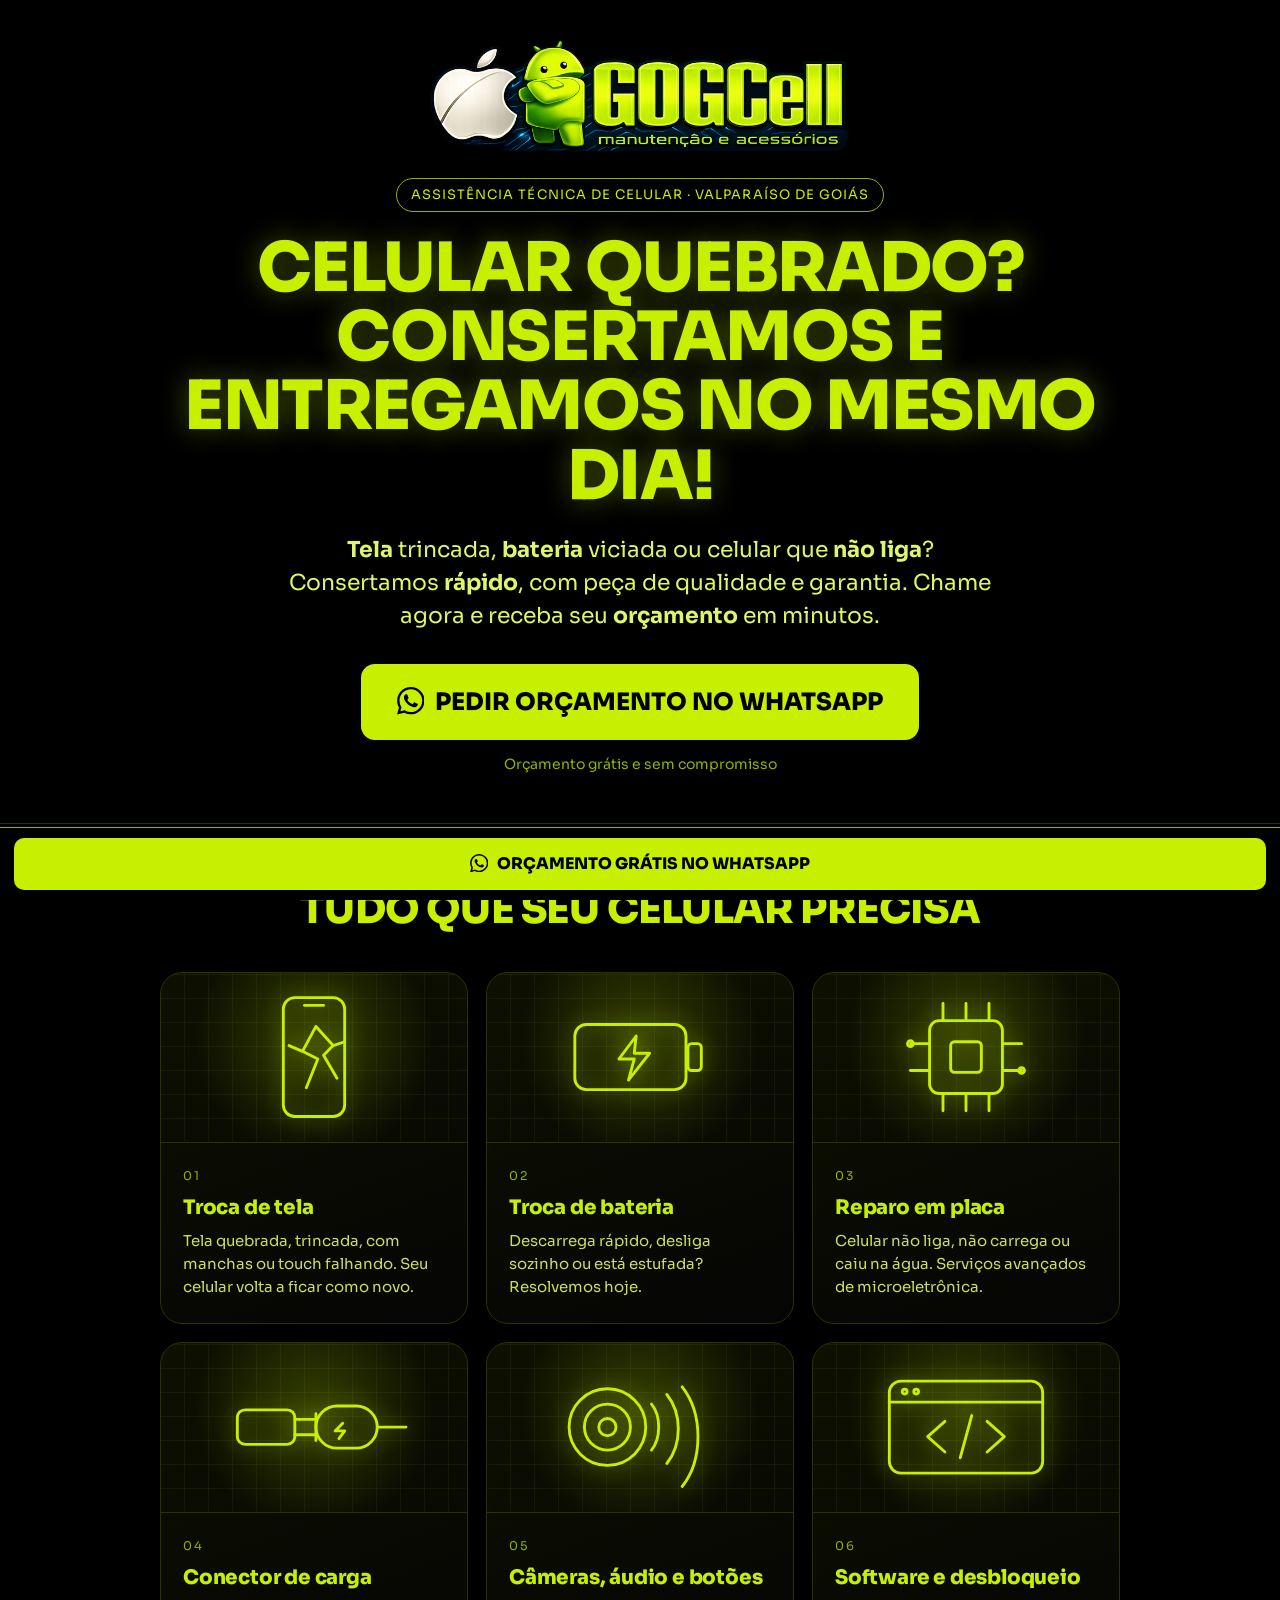
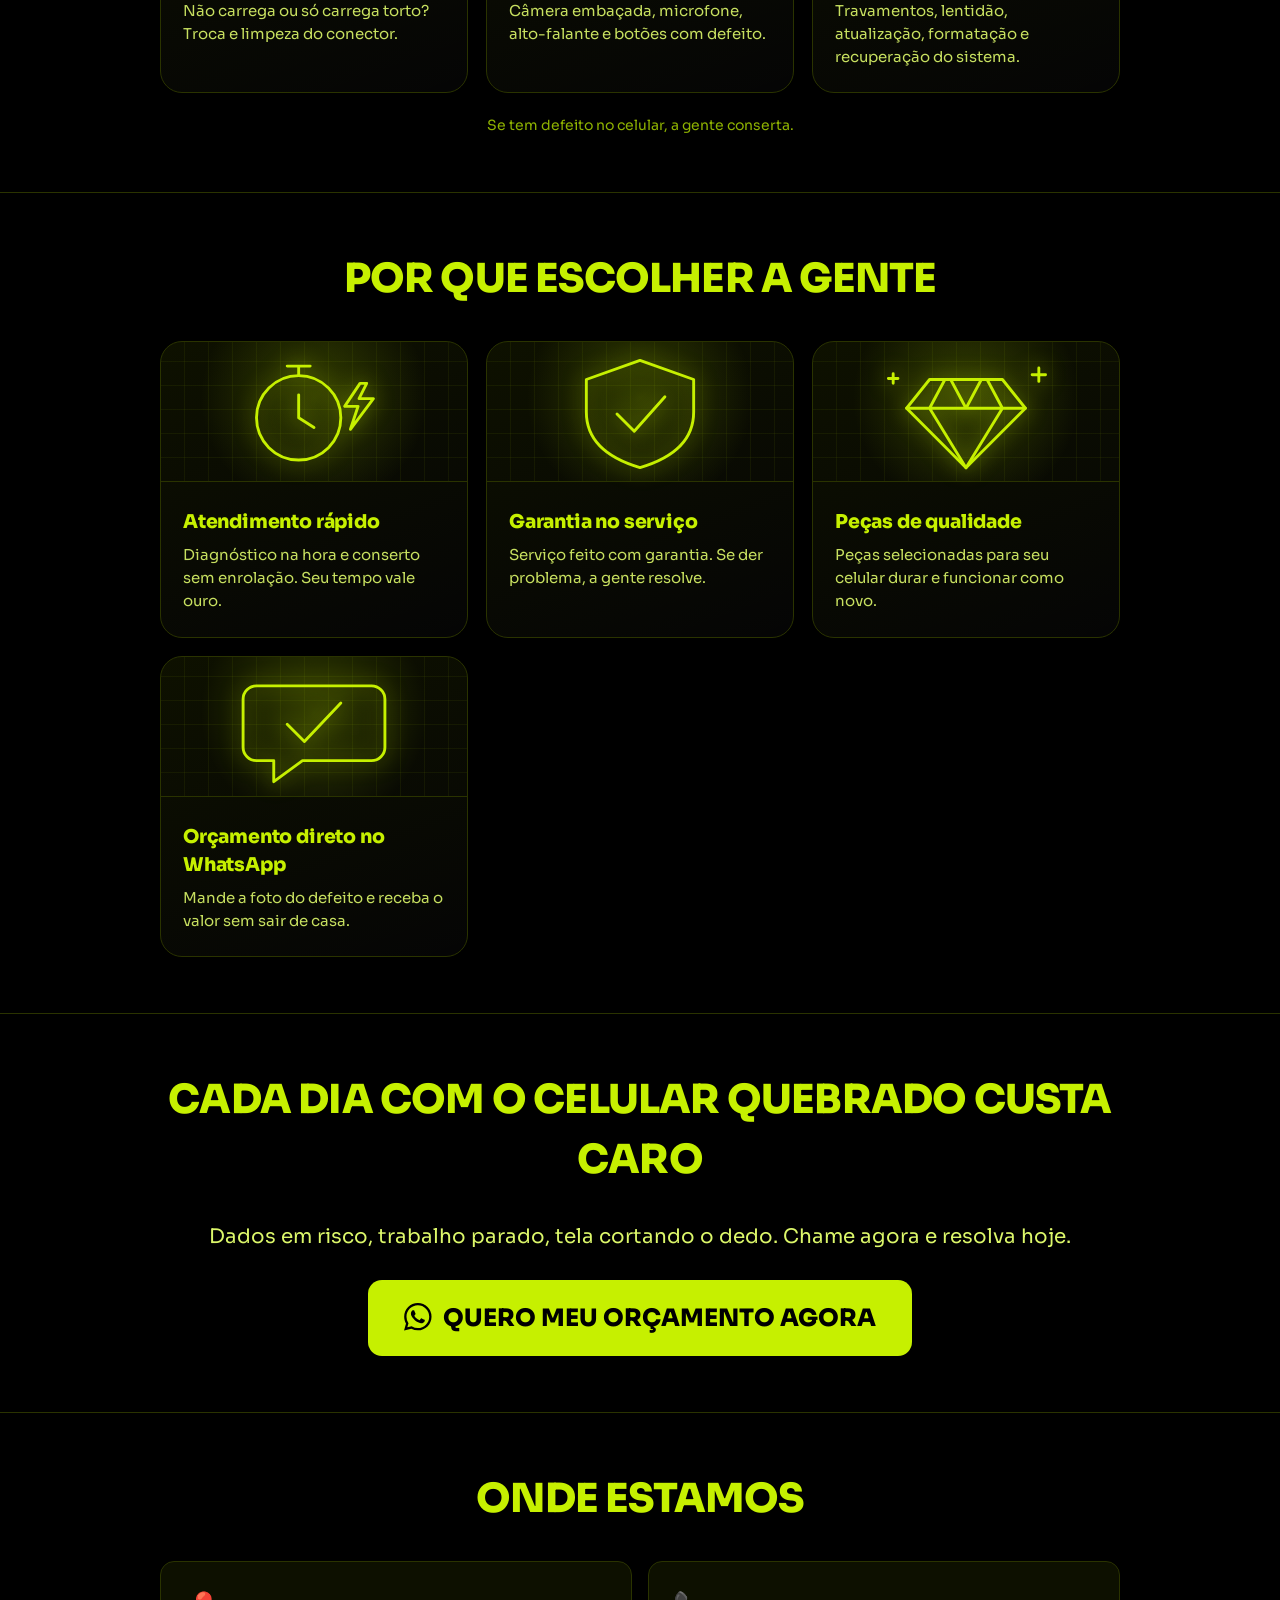
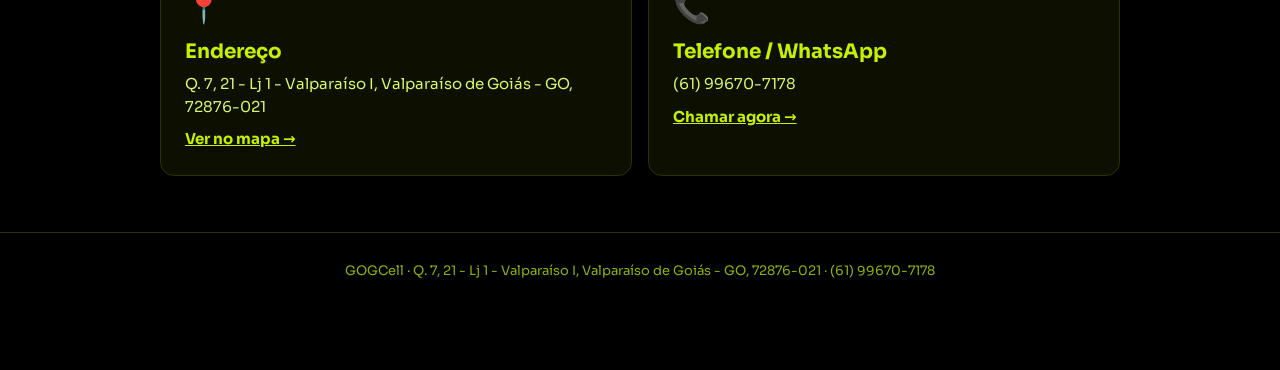
==== index.html @ 2b9211fb "Add files via upload" ====
<!DOCTYPE html>
<html lang="pt-BR">
<head>
<meta charset="utf-8">
<meta name="viewport" content="width=device-width, initial-scale=1, viewport-fit=cover">
<title>GOGCell — Assistência Técnica de Celular em Valparaíso de Goiás</title>
<style>
:root{--bg:#000;--card:#0d1000;--g:#c6f000;--g2:#8fb300;--line:#2a3300;box-sizing:border-box;padding-top:env(safe-area-inset-top,0px);padding-bottom:env(safe-area-inset-bottom,0px)}
*{box-sizing:border-box;margin:0}
body{background:var(--bg);color:var(--g);font-family:"Sora",system-ui,-apple-system,"Segoe UI",Roboto,Arial,sans-serif;line-height:1.5}
.wrap{max-width:1000px;margin:0 auto;padding:0 20px}
.tag{display:inline-block;border:1px solid var(--g2);padding:6px 14px;border-radius:99px;font-size:13px;letter-spacing:.08em;text-transform:uppercase}
.brand{display:block;width:min(420px,82%);height:auto;margin:0 auto 22px}
header{padding:40px 0 48px;text-align:center;border-bottom:1px solid var(--line)}
h1{font-size:clamp(32px,7.6vw,68px);line-height:1.02;font-weight:900;text-transform:uppercase;margin:22px 0;text-shadow:0 0 28px rgba(198,240,0,.35)}
.sub{font-size:clamp(17px,3vw,22px);max-width:720px;margin:0 auto 32px;color:#dcf76a}
.btn{display:inline-block;background:var(--g);color:#000;font-weight:900;font-size:clamp(18px,4vw,24px);text-transform:uppercase;text-decoration:none;padding:20px 36px;border-radius:14px;box-shadow:0 0 0 0 rgba(198,240,0,.7);animation:p 1.8s infinite}
.wa{width:1.15em;height:1.15em;vertical-align:-.2em;margin-right:6px}
.btn:hover{background:#fff}
@keyframes p{70%{box-shadow:0 0 0 22px rgba(198,240,0,0)}100%{box-shadow:0 0 0 0 rgba(198,240,0,0)}}
.small{margin-top:14px;font-size:14px;color:var(--g2)}
section{padding:56px 0;border-bottom:1px solid var(--line)}
h2{font-size:clamp(26px,5vw,40px);text-transform:uppercase;font-weight:900;text-align:center;margin-bottom:32px}
.grid{display:grid;grid-template-columns:repeat(auto-fit,minmax(240px,1fr));gap:16px}
.card{background:var(--card);border:1px solid var(--line);border-radius:14px;padding:24px}
.card b{display:block;font-size:20px;margin:6px 0}
.card p{color:#dcf76a;font-size:15px}
.ico{font-size:30px}
.pros{display:grid;grid-template-columns:repeat(auto-fit,minmax(200px,1fr));gap:14px;text-align:center}
.pros div{border:1px dashed var(--g2);border-radius:12px;padding:18px;font-weight:700}
.final{text-align:center}
.final p{font-size:20px;margin-bottom:28px;color:#dcf76a}
footer{padding:28px 0 90px;text-align:center;font-size:13px;color:var(--g2)}
.fix{position:fixed;left:0;right:0;bottom:0;padding:10px 14px calc(10px + env(safe-area-inset-bottom,0px));background:#000;border-top:1px solid var(--g2);text-align:center;z-index:5}
.fix a{display:block;background:var(--g);color:#000;font-weight:900;text-decoration:none;padding:14px;border-radius:10px;text-transform:uppercase}

h1,h2{letter-spacing:-.02em}
h2{font-weight:800}
.svcs{display:grid;grid-template-columns:repeat(auto-fit,minmax(280px,1fr));gap:18px}
.svc{position:relative;border:1px solid var(--line);border-radius:22px;overflow:hidden;background:linear-gradient(160deg,rgba(198,240,0,.07),rgba(255,255,255,.02));backdrop-filter:blur(6px);transition:transform .25s,border-color .25s,box-shadow .25s}
.svc:hover{transform:translateY(-6px);border-color:var(--g);box-shadow:0 12px 40px rgba(198,240,0,.16)}
.svc .ph{height:170px;display:grid;place-items:center;background:radial-gradient(circle at 50% 40%,rgba(198,240,0,.22),transparent 65%),repeating-linear-gradient(0deg,transparent 0 23px,rgba(198,240,0,.06) 23px 24px),repeating-linear-gradient(90deg,transparent 0 23px,rgba(198,240,0,.06) 23px 24px);border-bottom:1px solid var(--line)}
.svc .ph svg{width:78%;max-width:230px;height:auto;color:var(--g);filter:drop-shadow(0 0 10px rgba(198,240,0,.55))}
.svc .tx{padding:20px 22px 24px}
.svc .n{font-size:12px;letter-spacing:.2em;color:var(--g2)}
.svc b{display:block;font-size:20px;font-weight:800;margin:6px 0 6px;letter-spacing:-.01em}
.svc p{color:#dcf76a;font-size:15px;line-height:1.55;opacity:.9}
.why4{grid-template-columns:repeat(auto-fit,minmax(230px,1fr))}
.why .ph{height:140px}
.why b{font-size:19px}
</style>
<link href="https://fonts.googleapis.com/css2?family=Sora:wght@400;600;800&display=swap" rel="stylesheet">
</head>
<body>
<header><div class="wrap">
<img class="brand" alt="GOGCell – manutenção e acessórios" src="[data-uri]">
<span class="tag">Assistência técnica de celular · Valparaíso de Goiás</span>
<h1>Celular quebrado? Consertamos e entregamos no mesmo dia!</h1>
<p class="sub"><b>Tela</b> trincada, <b>bateria</b> viciada ou celular que <b>não liga</b>? Consertamos <b>rápido</b>, com peça de qualidade e garantia. Chame agora e receba seu <b>orçamento</b> em minutos.</p>
<a class="btn" href="https://wa.me/message/FSOIBZKSBPEZB1" target="_blank" rel="noopener"><svg class="wa" viewBox="0 0 24 24" aria-hidden="true"><path fill="currentColor" d="M17.472 14.382c-.297-.149-1.758-.867-2.03-.967-.273-.099-.471-.148-.67.15-.197.297-.767.966-.94 1.164-.173.199-.347.223-.644.075-.297-.15-1.255-.463-2.39-1.475-.883-.788-1.48-1.761-1.653-2.059-.173-.297-.018-.458.13-.606.134-.133.298-.347.446-.52.149-.174.198-.298.298-.497.099-.198.05-.371-.025-.52-.075-.149-.669-1.612-.916-2.207-.242-.579-.487-.5-.669-.51-.173-.008-.371-.01-.57-.01-.198 0-.52.074-.792.372-.272.297-1.04 1.016-1.04 2.479 0 1.462 1.065 2.875 1.213 3.074.149.198 2.096 3.2 5.077 4.487.709.306 1.262.489 1.694.625.712.227 1.36.195 1.871.118.571-.085 1.758-.719 2.006-1.413.248-.694.248-1.289.173-1.413-.074-.124-.272-.198-.57-.347m-5.421 7.403h-.004a9.87 9.87 0 01-5.031-1.378l-.361-.214-3.741.982.998-3.648-.235-.374a9.86 9.86 0 01-1.51-5.26c.001-5.45 4.436-9.884 9.888-9.884 2.64 0 5.122 1.03 6.988 2.898a9.825 9.825 0 012.893 6.994c-.003 5.45-4.437 9.884-9.885 9.884m8.413-18.297A11.815 11.815 0 0012.05 0C5.495 0 .16 5.335.157 11.892c0 2.096.547 4.142 1.588 5.945L.057 24l6.305-1.654a11.882 11.882 0 005.683 1.448h.005c6.554 0 11.89-5.335 11.893-11.893a11.821 11.821 0 00-3.48-8.413Z"/></svg> Pedir orçamento no WhatsApp</a>
<p class="small">Orçamento grátis e sem compromisso</p>
</div></header>

<section><div class="wrap">
<h2>Tudo que seu celular precisa</h2>
<div class="svcs">
<div class="svc"><div class="ph"><svg viewBox="0 0 240 140" fill="none" stroke="currentColor" stroke-width="3" stroke-linecap="round" stroke-linejoin="round" aria-hidden="true"><rect x="88" y="8" width="64" height="124" rx="12"/><path d="M110 16h20"/><path d="M122 38l-14 26 16 8-12 30M122 38l18 20-10 10 14 24M108 64l-14-6M140 58l12-4"/></svg></div><div class="tx"><span class="n">01</span><b>Troca de tela</b><p>Tela quebrada, trincada, com manchas ou touch falhando. Seu celular volta a ficar como novo.</p></div></div>
<div class="svc"><div class="ph"><svg viewBox="0 0 240 140" fill="none" stroke="currentColor" stroke-width="3" stroke-linecap="round" stroke-linejoin="round" aria-hidden="true"><rect x="52" y="36" width="116" height="68" rx="12"/><rect x="170" y="56" width="14" height="28" rx="4"/><path d="M116 48l-18 24h16l-6 22 22-28h-16z"/></svg></div><div class="tx"><span class="n">02</span><b>Troca de bateria</b><p>Descarrega rápido, desliga sozinho ou está estufada? Resolvemos hoje.</p></div></div>
<div class="svc"><div class="ph"><svg viewBox="0 0 240 140" fill="none" stroke="currentColor" stroke-width="3" stroke-linecap="round" stroke-linejoin="round" aria-hidden="true"><rect x="82" y="32" width="76" height="76" rx="10"/><rect x="104" y="54" width="32" height="32" rx="4"/><path d="M96 32V14M120 32V14M144 32V14M96 108v18M120 108v18M144 108v18M82 56H62M82 84H62M158 56h20M158 84h20"/><circle cx="62" cy="56" r="3"/><circle cx="178" cy="84" r="3"/></svg></div><div class="tx"><span class="n">03</span><b>Reparo em placa</b><p>Celular não liga, não carrega ou caiu na água. Serviços avançados de microeletrônica.</p></div></div>
<div class="svc"><div class="ph"><svg viewBox="0 0 240 140" fill="none" stroke="currentColor" stroke-width="3" stroke-linecap="round" stroke-linejoin="round" aria-hidden="true"><rect x="40" y="52" width="60" height="36" rx="8"/><path d="M100 62h22M100 78h22M122 56v28"/><rect x="122" y="48" width="64" height="44" rx="22"/><path d="M186 70h30"/><path d="M150 66l-8 8h10l-6 8"/></svg></div><div class="tx"><span class="n">04</span><b>Conector de carga</b><p>Não carrega ou só carrega torto? Troca e limpeza do conector.</p></div></div>
<div class="svc"><div class="ph"><svg viewBox="0 0 240 140" fill="none" stroke="currentColor" stroke-width="3" stroke-linecap="round" stroke-linejoin="round" aria-hidden="true"><circle cx="86" cy="70" r="40"/><circle cx="86" cy="70" r="24"/><circle cx="86" cy="70" r="9"/><path d="M132 46c10 12 10 36 0 48M148 36c16 20 16 52 0 72M164 28c22 28 22 76 0 104"/></svg></div><div class="tx"><span class="n">05</span><b>Câmeras, áudio e botões</b><p>Câmera embaçada, microfone, alto-falante e botões com defeito.</p></div></div>
<div class="svc"><div class="ph"><svg viewBox="0 0 240 140" fill="none" stroke="currentColor" stroke-width="3" stroke-linecap="round" stroke-linejoin="round" aria-hidden="true"><rect x="40" y="22" width="160" height="96" rx="12"/><path d="M40 44h160"/><circle cx="56" cy="33" r="2.5"/><circle cx="68" cy="33" r="2.5"/><path d="M98 64l-18 16 18 16M142 64l18 16-18 16M126 58l-12 44"/></svg></div><div class="tx"><span class="n">06</span><b>Software e desbloqueio</b><p>Travamentos, lentidão, atualização, formatação e recuperação do sistema.</p></div></div>
</div>
<p class="small" style="text-align:center;margin-top:22px">Se tem defeito no celular, a gente conserta.</p>
</div></section>

<section><div class="wrap">
<h2>Por que escolher a gente</h2>
<div class="svcs why4">
<div class="svc why"><div class="ph"><svg viewBox="0 0 240 140" fill="none" stroke="currentColor" stroke-width="3" stroke-linecap="round" stroke-linejoin="round" aria-hidden="true"><circle cx="104" cy="76" r="44"/><path d="M104 52v24l16 10M92 22h24M104 22v10"/><path d="M168 40l-16 24h14l-8 24 24-32h-15l8-16z"/></svg></div><div class="tx"><b>Atendimento rápido</b><p>Diagnóstico na hora e conserto sem enrolação. Seu tempo vale ouro.</p></div></div>
<div class="svc why"><div class="ph"><svg viewBox="0 0 240 140" fill="none" stroke="currentColor" stroke-width="3" stroke-linecap="round" stroke-linejoin="round" aria-hidden="true"><path d="M120 16l56 20v34c0 30-22 48-56 58-34-10-56-28-56-58V36z"/><path d="M96 72l18 18 32-36"/></svg></div><div class="tx"><b>Garantia no serviço</b><p>Serviço feito com garantia. Se der problema, a gente resolve.</p></div></div>
<div class="svc why"><div class="ph"><svg viewBox="0 0 240 140" fill="none" stroke="currentColor" stroke-width="3" stroke-linecap="round" stroke-linejoin="round" aria-hidden="true"><path d="M82 36h76l24 30-62 62-62-62z"/><path d="M58 66h124M98 36l-16 30 38 62 38-62-16-30M104 36l16 30 16-30"/><path d="M196 24v14M189 31h14M44 30v10M39 35h10"/></svg></div><div class="tx"><b>Peças de qualidade</b><p>Peças selecionadas para seu celular durar e funcionar como novo.</p></div></div>
<div class="svc why"><div class="ph"><svg viewBox="0 0 240 140" fill="none" stroke="currentColor" stroke-width="3" stroke-linecap="round" stroke-linejoin="round" aria-hidden="true"><path d="M60 28h120a14 14 0 0114 14v50a14 14 0 01-14 14h-72l-30 22v-22H60a14 14 0 01-14-14V42a14 14 0 0114-14z"/><path d="M92 68l18 18 38-40"/></svg></div><div class="tx"><b>Orçamento direto no WhatsApp</b><p>Mande a foto do defeito e receba o valor sem sair de casa.</p></div></div>
</div>
</div></section>

<section class="final"><div class="wrap">
<h2>Cada dia com o celular quebrado custa caro</h2>
<p>Dados em risco, trabalho parado, tela cortando o dedo. Chame agora e resolva hoje.</p>
<a class="btn" href="https://wa.me/message/FSOIBZKSBPEZB1" target="_blank" rel="noopener"><svg class="wa" viewBox="0 0 24 24" aria-hidden="true"><path fill="currentColor" d="M17.472 14.382c-.297-.149-1.758-.867-2.03-.967-.273-.099-.471-.148-.67.15-.197.297-.767.966-.94 1.164-.173.199-.347.223-.644.075-.297-.15-1.255-.463-2.39-1.475-.883-.788-1.48-1.761-1.653-2.059-.173-.297-.018-.458.13-.606.134-.133.298-.347.446-.52.149-.174.198-.298.298-.497.099-.198.05-.371-.025-.52-.075-.149-.669-1.612-.916-2.207-.242-.579-.487-.5-.669-.51-.173-.008-.371-.01-.57-.01-.198 0-.52.074-.792.372-.272.297-1.04 1.016-1.04 2.479 0 1.462 1.065 2.875 1.213 3.074.149.198 2.096 3.2 5.077 4.487.709.306 1.262.489 1.694.625.712.227 1.36.195 1.871.118.571-.085 1.758-.719 2.006-1.413.248-.694.248-1.289.173-1.413-.074-.124-.272-.198-.57-.347m-5.421 7.403h-.004a9.87 9.87 0 01-5.031-1.378l-.361-.214-3.741.982.998-3.648-.235-.374a9.86 9.86 0 01-1.51-5.26c.001-5.45 4.436-9.884 9.888-9.884 2.64 0 5.122 1.03 6.988 2.898a9.825 9.825 0 012.893 6.994c-.003 5.45-4.437 9.884-9.885 9.884m8.413-18.297A11.815 11.815 0 0012.05 0C5.495 0 .16 5.335.157 11.892c0 2.096.547 4.142 1.588 5.945L.057 24l6.305-1.654a11.882 11.882 0 005.683 1.448h.005c6.554 0 11.89-5.335 11.893-11.893a11.821 11.821 0 00-3.48-8.413Z"/></svg> Quero meu orçamento agora</a>
</div></section>

<section><div class="wrap">
<h2>Onde estamos</h2>
<div class="grid">
<div class="card"><span class="ico">📍</span><b>Endereço</b><p>Q. 7, 21 - Lj 1 - Valparaíso I, Valparaíso de Goiás - GO, 72876-021</p><p style="margin-top:10px"><a href="https://www.google.com/maps/search/?api=1&amp;query=GOGCell+Q.+7,+21+Valpara%C3%ADso+I,+Valpara%C3%ADso+de+Goi%C3%A1s" target="_blank" rel="noopener" style="color:var(--g);font-weight:700">Ver no mapa →</a></p></div>
<div class="card"><span class="ico">📞</span><b>Telefone / WhatsApp</b><p>(61) 99670-7178</p><p style="margin-top:10px"><a href="https://wa.me/message/FSOIBZKSBPEZB1" target="_blank" rel="noopener" style="color:var(--g);font-weight:700">Chamar agora →</a></p></div>
</div>
</div></section>

<footer>GOGCell · Q. 7, 21 - Lj 1 - Valparaíso I, Valparaíso de Goiás - GO, 72876-021 · (61) 99670-7178</footer>
<div class="fix"><a href="https://wa.me/message/FSOIBZKSBPEZB1" target="_blank" rel="noopener"><svg class="wa" viewBox="0 0 24 24" aria-hidden="true"><path fill="currentColor" d="M17.472 14.382c-.297-.149-1.758-.867-2.03-.967-.273-.099-.471-.148-.67.15-.197.297-.767.966-.94 1.164-.173.199-.347.223-.644.075-.297-.15-1.255-.463-2.39-1.475-.883-.788-1.48-1.761-1.653-2.059-.173-.297-.018-.458.13-.606.134-.133.298-.347.446-.52.149-.174.198-.298.298-.497.099-.198.05-.371-.025-.52-.075-.149-.669-1.612-.916-2.207-.242-.579-.487-.5-.669-.51-.173-.008-.371-.01-.57-.01-.198 0-.52.074-.792.372-.272.297-1.04 1.016-1.04 2.479 0 1.462 1.065 2.875 1.213 3.074.149.198 2.096 3.2 5.077 4.487.709.306 1.262.489 1.694.625.712.227 1.36.195 1.871.118.571-.085 1.758-.719 2.006-1.413.248-.694.248-1.289.173-1.413-.074-.124-.272-.198-.57-.347m-5.421 7.403h-.004a9.87 9.87 0 01-5.031-1.378l-.361-.214-3.741.982.998-3.648-.235-.374a9.86 9.86 0 01-1.51-5.26c.001-5.45 4.436-9.884 9.888-9.884 2.64 0 5.122 1.03 6.988 2.898a9.825 9.825 0 012.893 6.994c-.003 5.45-4.437 9.884-9.885 9.884m8.413-18.297A11.815 11.815 0 0012.05 0C5.495 0 .16 5.335.157 11.892c0 2.096.547 4.142 1.588 5.945L.057 24l6.305-1.654a11.882 11.882 0 005.683 1.448h.005c6.554 0 11.89-5.335 11.893-11.893a11.821 11.821 0 00-3.48-8.413Z"/></svg> Orçamento grátis no WhatsApp</a></div>
</body>
</html>
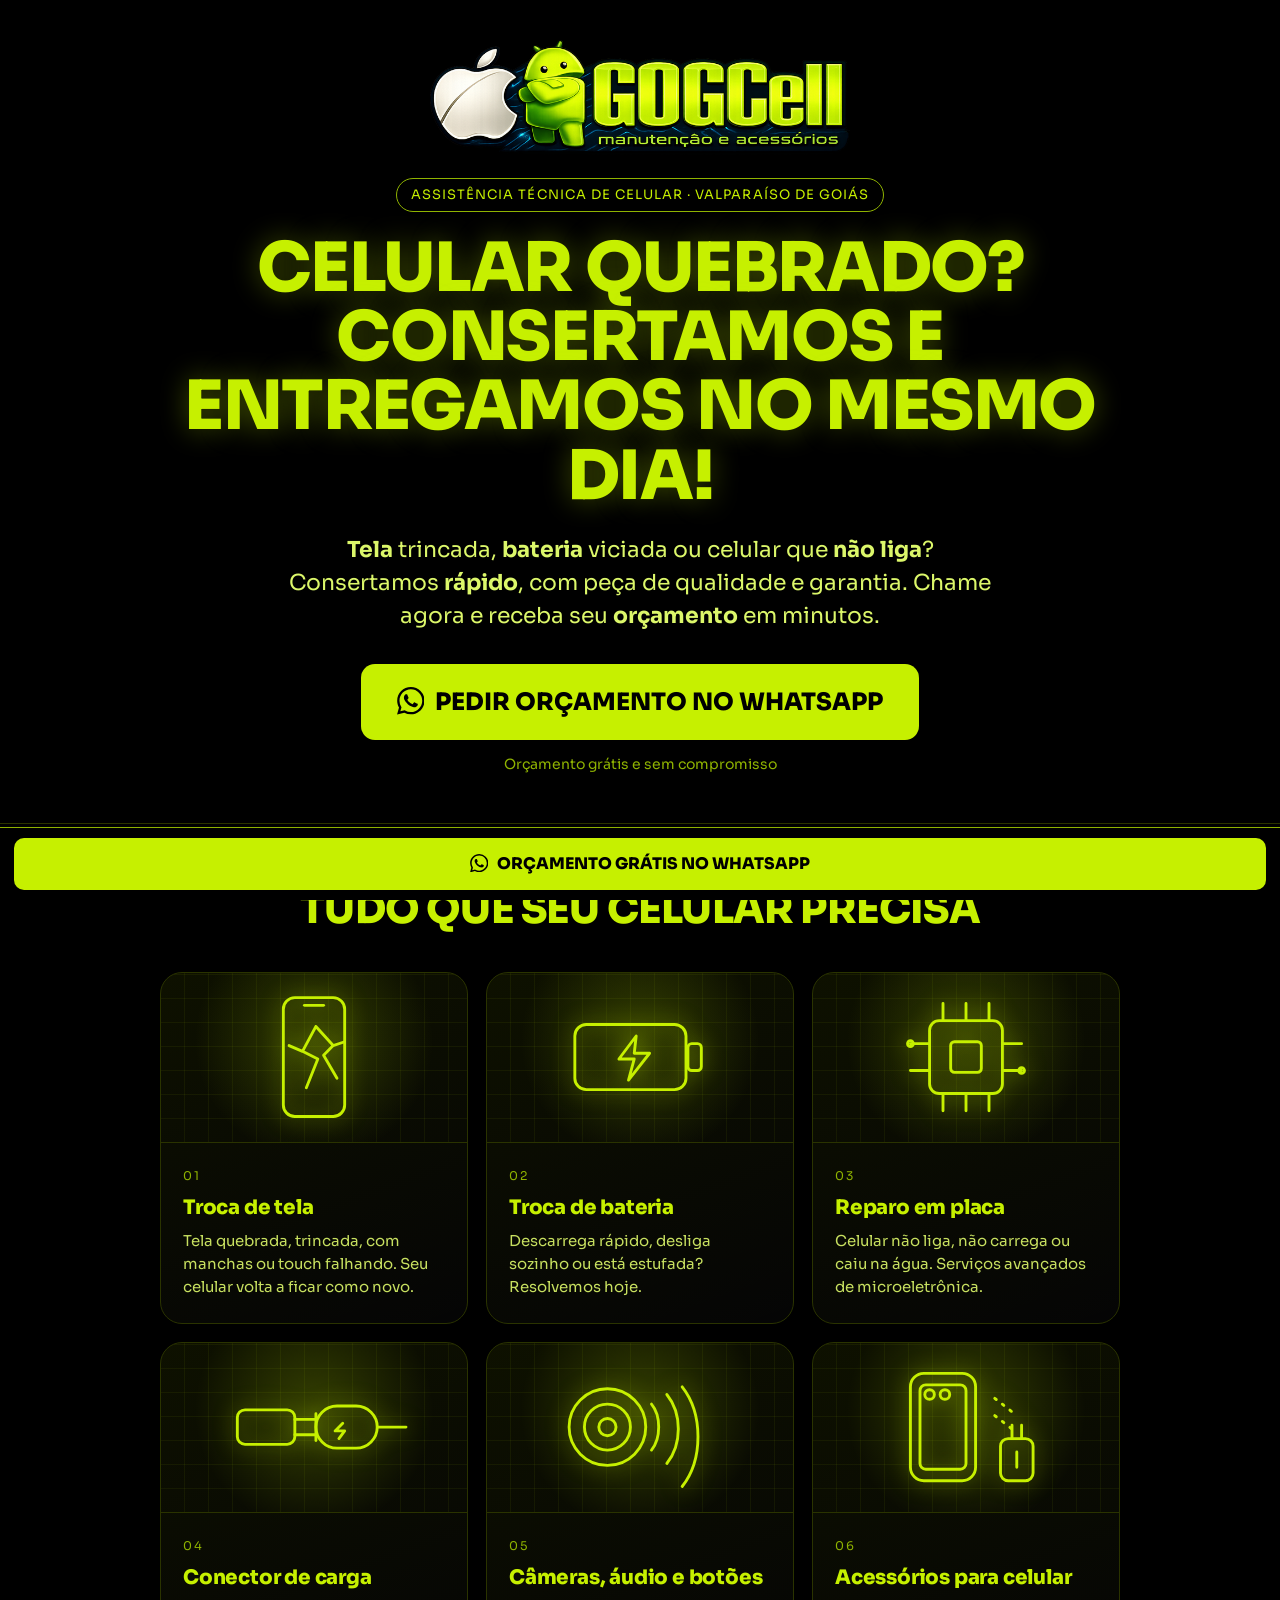
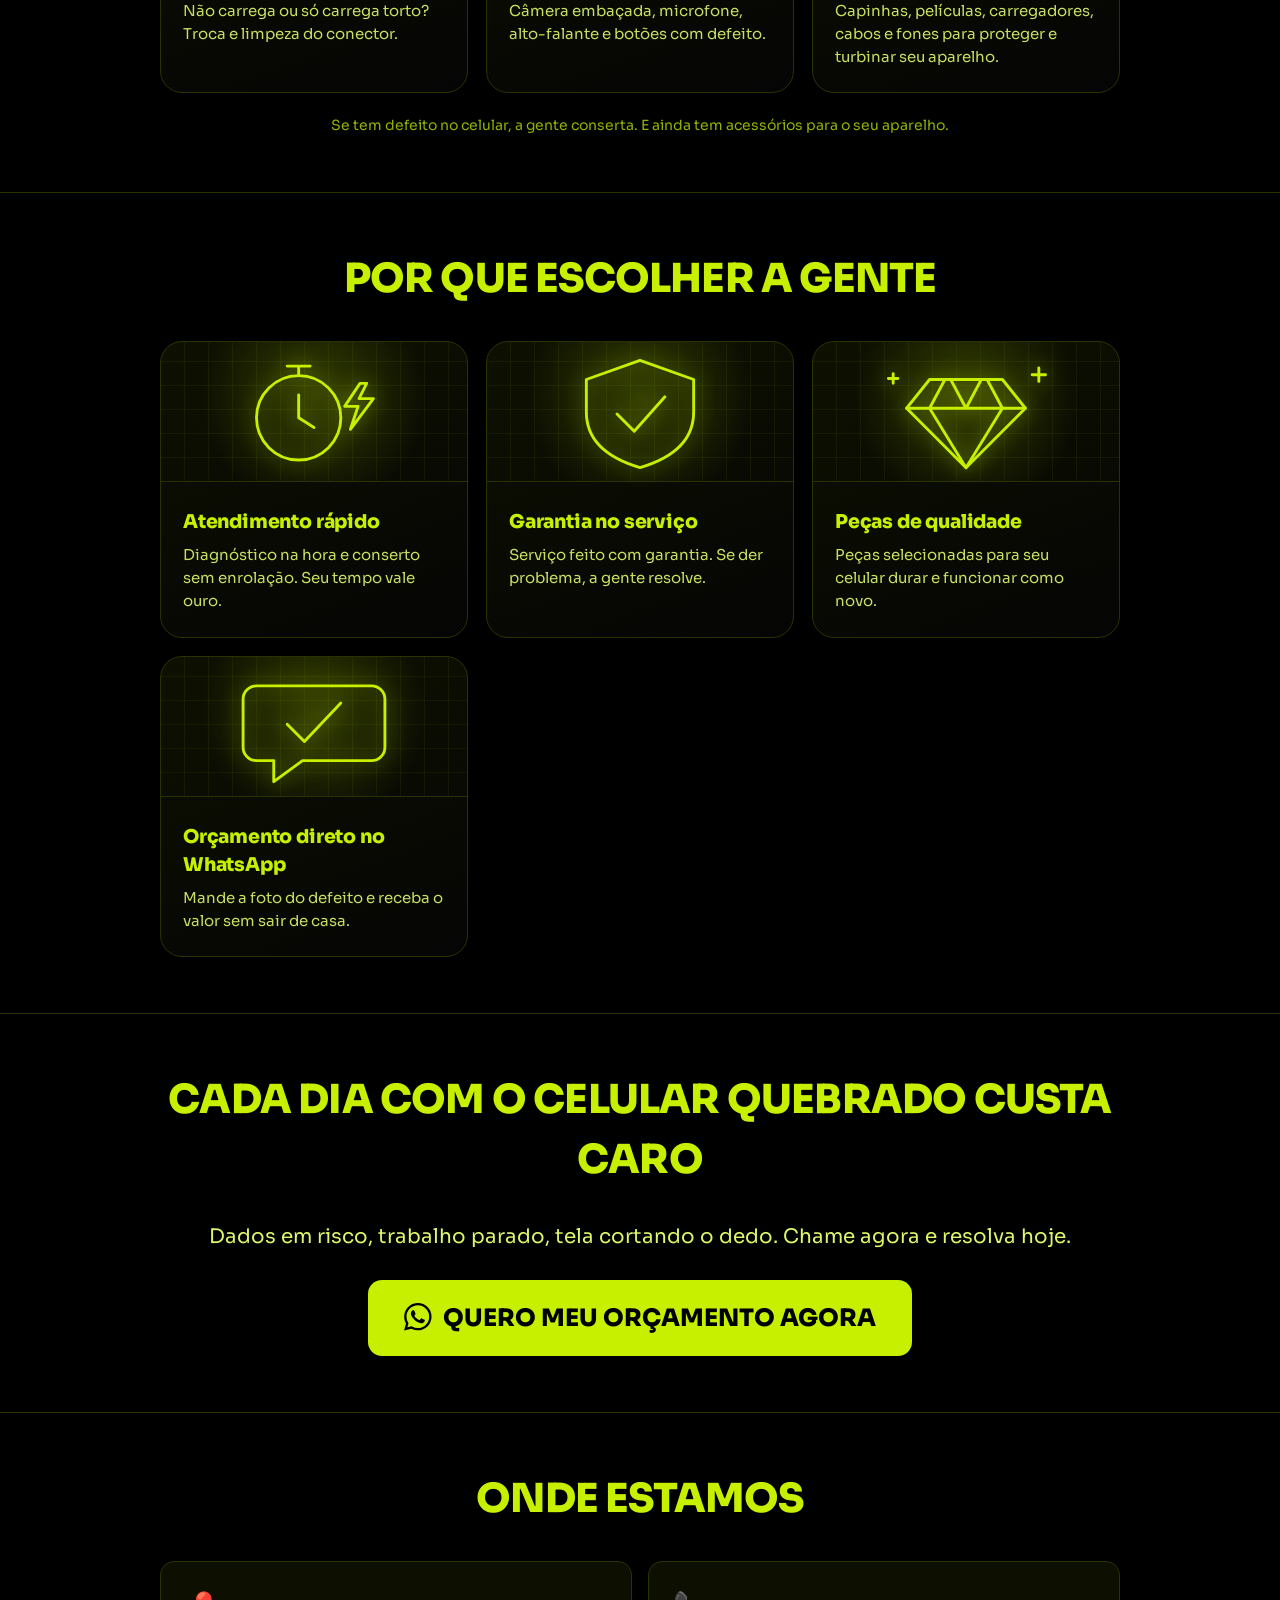
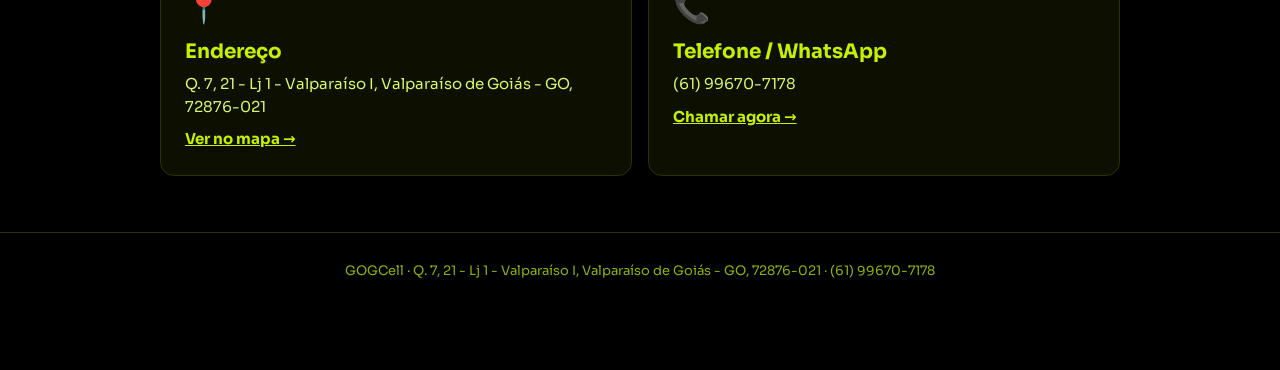
==== commit 1edb6e2f: "Add files via upload" ====
--- a/index.html
+++ b/index.html
@@ -4,56 +4,12 @@
 <meta charset="utf-8">
 <meta name="viewport" content="width=device-width, initial-scale=1, viewport-fit=cover">
 <title>GOGCell — Assistência Técnica de Celular em Valparaíso de Goiás</title>
-<style>
-:root{--bg:#000;--card:#0d1000;--g:#c6f000;--g2:#8fb300;--line:#2a3300;box-sizing:border-box;padding-top:env(safe-area-inset-top,0px);padding-bottom:env(safe-area-inset-bottom,0px)}
-*{box-sizing:border-box;margin:0}
-body{background:var(--bg);color:var(--g);font-family:"Sora",system-ui,-apple-system,"Segoe UI",Roboto,Arial,sans-serif;line-height:1.5}
-.wrap{max-width:1000px;margin:0 auto;padding:0 20px}
-.tag{display:inline-block;border:1px solid var(--g2);padding:6px 14px;border-radius:99px;font-size:13px;letter-spacing:.08em;text-transform:uppercase}
-.brand{display:block;width:min(420px,82%);height:auto;margin:0 auto 22px}
-header{padding:40px 0 48px;text-align:center;border-bottom:1px solid var(--line)}
-h1{font-size:clamp(32px,7.6vw,68px);line-height:1.02;font-weight:900;text-transform:uppercase;margin:22px 0;text-shadow:0 0 28px rgba(198,240,0,.35)}
-.sub{font-size:clamp(17px,3vw,22px);max-width:720px;margin:0 auto 32px;color:#dcf76a}
-.btn{display:inline-block;background:var(--g);color:#000;font-weight:900;font-size:clamp(18px,4vw,24px);text-transform:uppercase;text-decoration:none;padding:20px 36px;border-radius:14px;box-shadow:0 0 0 0 rgba(198,240,0,.7);animation:p 1.8s infinite}
-.wa{width:1.15em;height:1.15em;vertical-align:-.2em;margin-right:6px}
-.btn:hover{background:#fff}
-@keyframes p{70%{box-shadow:0 0 0 22px rgba(198,240,0,0)}100%{box-shadow:0 0 0 0 rgba(198,240,0,0)}}
-.small{margin-top:14px;font-size:14px;color:var(--g2)}
-section{padding:56px 0;border-bottom:1px solid var(--line)}
-h2{font-size:clamp(26px,5vw,40px);text-transform:uppercase;font-weight:900;text-align:center;margin-bottom:32px}
-.grid{display:grid;grid-template-columns:repeat(auto-fit,minmax(240px,1fr));gap:16px}
-.card{background:var(--card);border:1px solid var(--line);border-radius:14px;padding:24px}
-.card b{display:block;font-size:20px;margin:6px 0}
-.card p{color:#dcf76a;font-size:15px}
-.ico{font-size:30px}
-.pros{display:grid;grid-template-columns:repeat(auto-fit,minmax(200px,1fr));gap:14px;text-align:center}
-.pros div{border:1px dashed var(--g2);border-radius:12px;padding:18px;font-weight:700}
-.final{text-align:center}
-.final p{font-size:20px;margin-bottom:28px;color:#dcf76a}
-footer{padding:28px 0 90px;text-align:center;font-size:13px;color:var(--g2)}
-.fix{position:fixed;left:0;right:0;bottom:0;padding:10px 14px calc(10px + env(safe-area-inset-bottom,0px));background:#000;border-top:1px solid var(--g2);text-align:center;z-index:5}
-.fix a{display:block;background:var(--g);color:#000;font-weight:900;text-decoration:none;padding:14px;border-radius:10px;text-transform:uppercase}
-
-h1,h2{letter-spacing:-.02em}
-h2{font-weight:800}
-.svcs{display:grid;grid-template-columns:repeat(auto-fit,minmax(280px,1fr));gap:18px}
-.svc{position:relative;border:1px solid var(--line);border-radius:22px;overflow:hidden;background:linear-gradient(160deg,rgba(198,240,0,.07),rgba(255,255,255,.02));backdrop-filter:blur(6px);transition:transform .25s,border-color .25s,box-shadow .25s}
-.svc:hover{transform:translateY(-6px);border-color:var(--g);box-shadow:0 12px 40px rgba(198,240,0,.16)}
-.svc .ph{height:170px;display:grid;place-items:center;background:radial-gradient(circle at 50% 40%,rgba(198,240,0,.22),transparent 65%),repeating-linear-gradient(0deg,transparent 0 23px,rgba(198,240,0,.06) 23px 24px),repeating-linear-gradient(90deg,transparent 0 23px,rgba(198,240,0,.06) 23px 24px);border-bottom:1px solid var(--line)}
-.svc .ph svg{width:78%;max-width:230px;height:auto;color:var(--g);filter:drop-shadow(0 0 10px rgba(198,240,0,.55))}
-.svc .tx{padding:20px 22px 24px}
-.svc .n{font-size:12px;letter-spacing:.2em;color:var(--g2)}
-.svc b{display:block;font-size:20px;font-weight:800;margin:6px 0 6px;letter-spacing:-.01em}
-.svc p{color:#dcf76a;font-size:15px;line-height:1.55;opacity:.9}
-.why4{grid-template-columns:repeat(auto-fit,minmax(230px,1fr))}
-.why .ph{height:140px}
-.why b{font-size:19px}
-</style>
+<link rel="stylesheet" href="css/style.css">
 <link href="https://fonts.googleapis.com/css2?family=Sora:wght@400;600;800&display=swap" rel="stylesheet">
 </head>
 <body>
 <header><div class="wrap">
-<img class="brand" alt="GOGCell – manutenção e acessórios" src="[data-uri]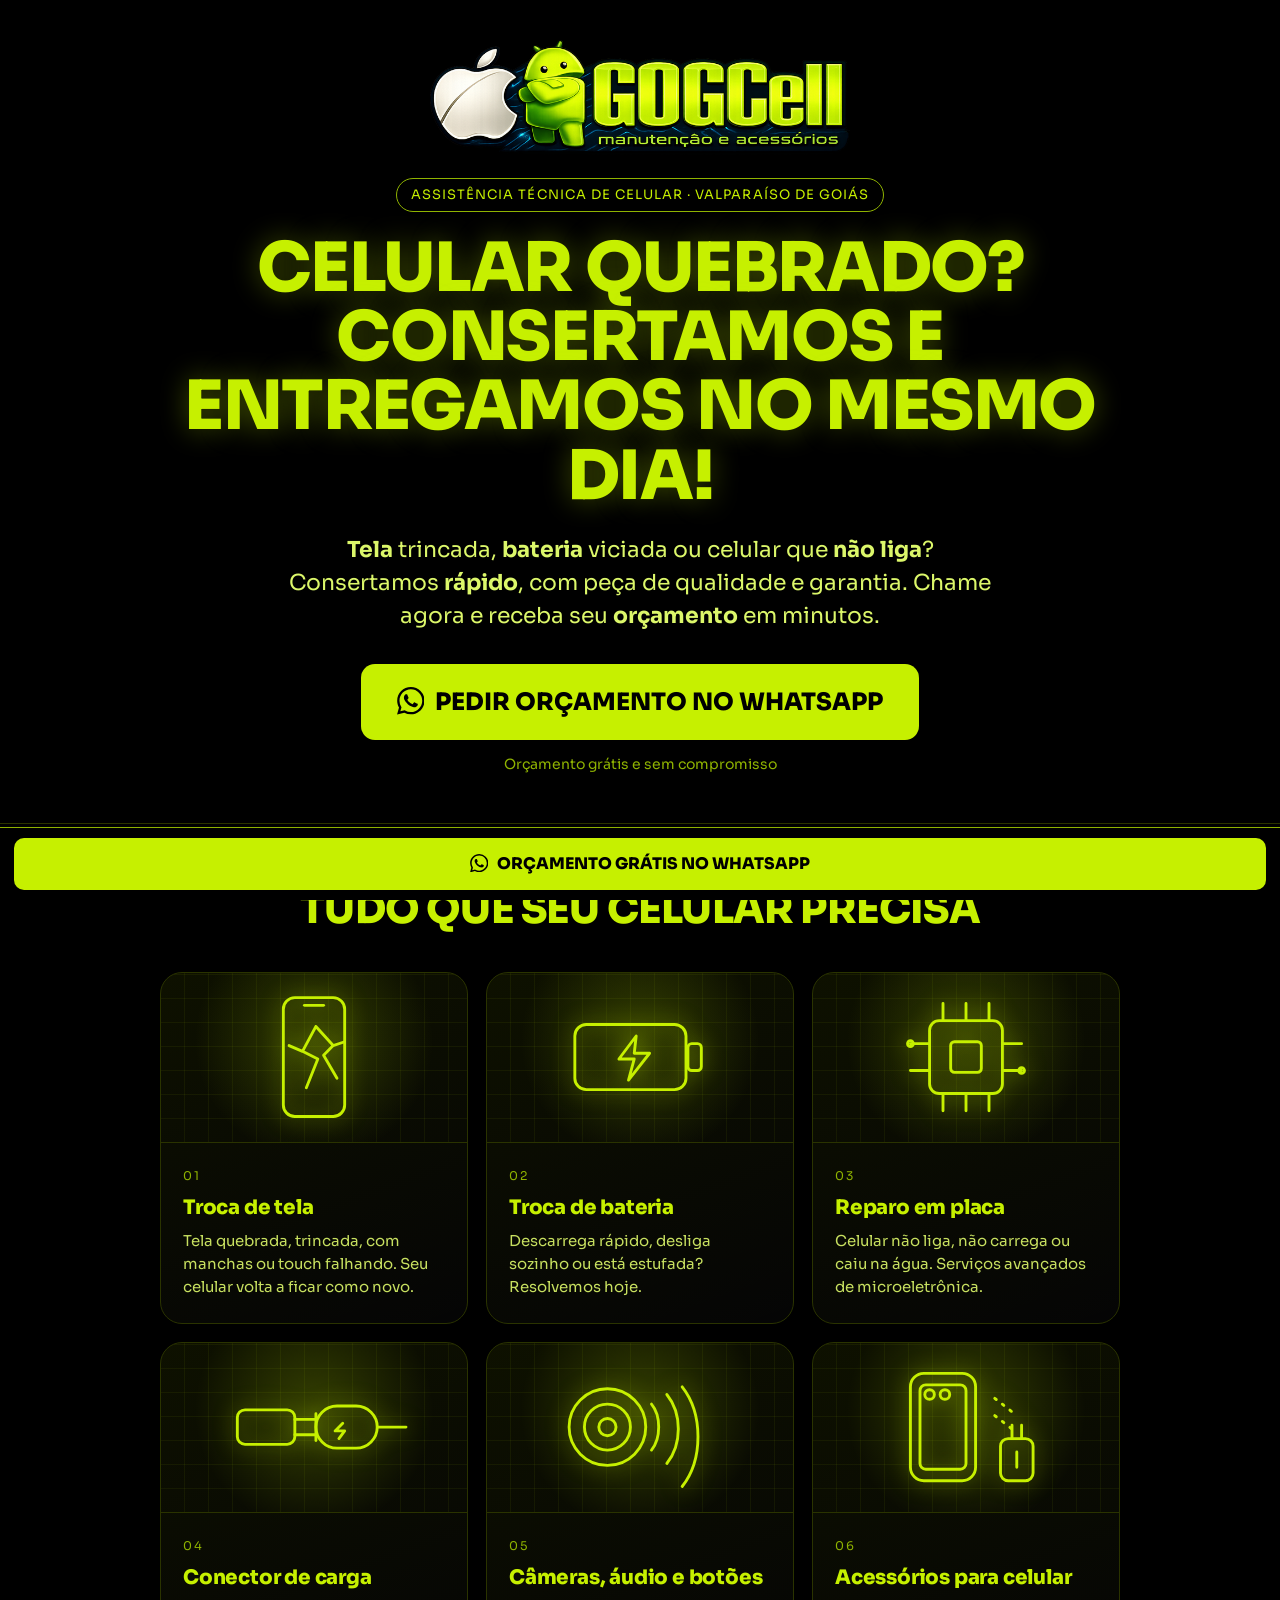
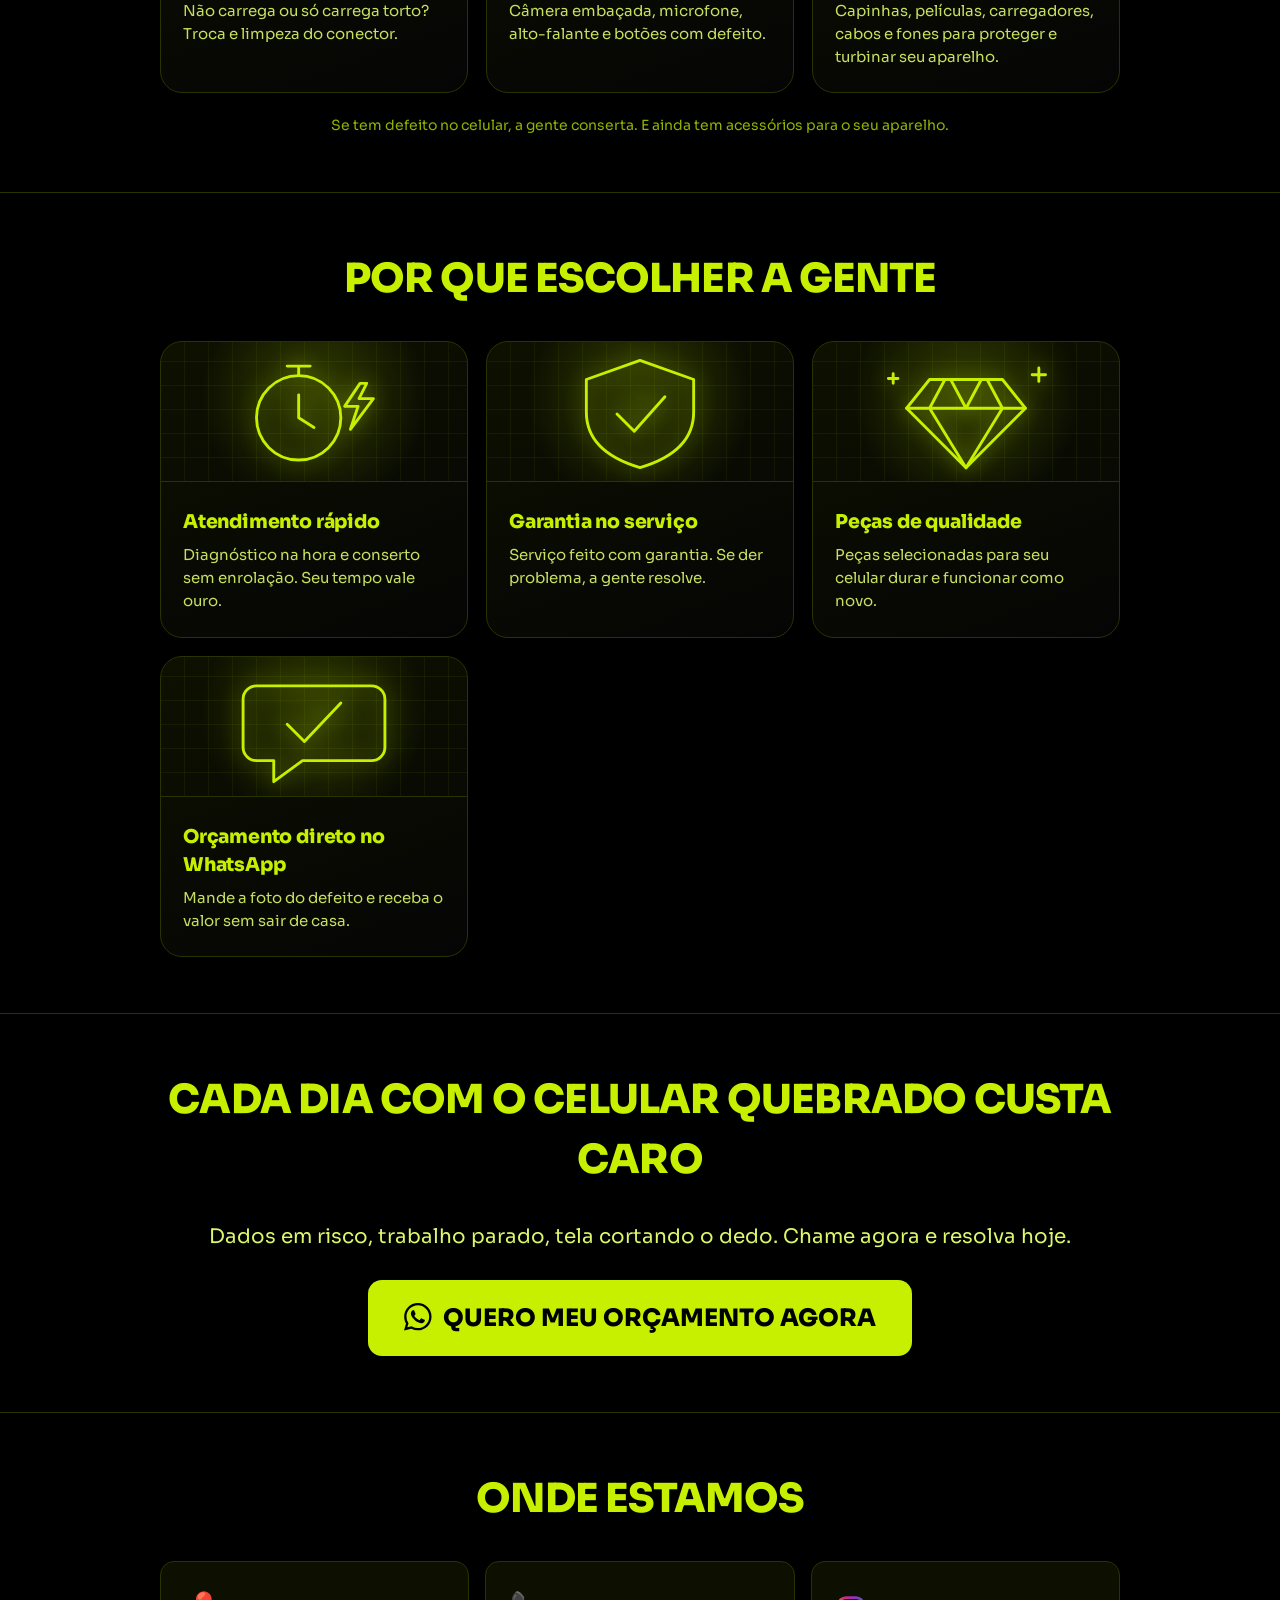
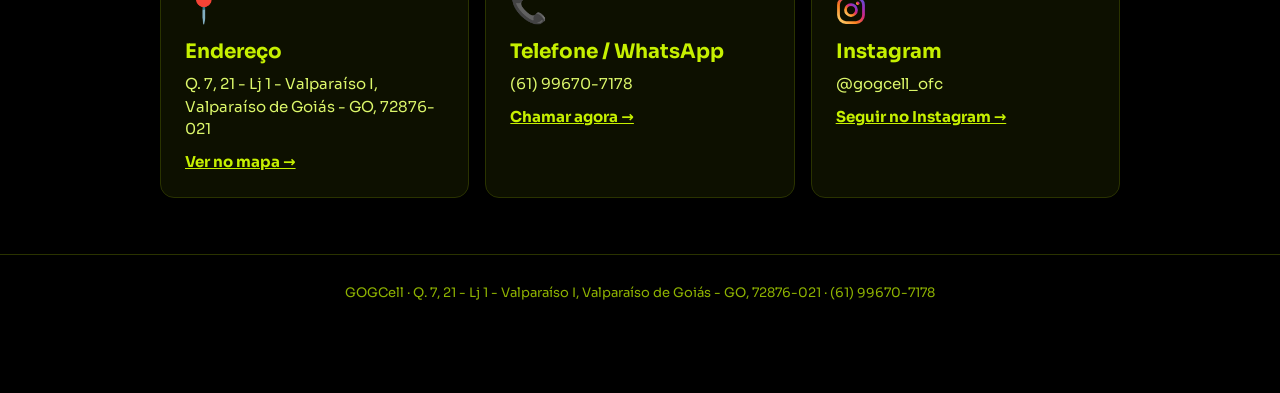
==== commit d43c3ffe: "Add files via upload" ====
--- a/index.html
+++ b/index.html
@@ -1,6 +1,14 @@
 <!DOCTYPE html>
 <html lang="pt-BR">
 <head>
+<!-- Google Tag Manager -->
+<script async src="https://www.googletagmanager.com/gtm.js?id=GTM-5V8HP5FW"></script>
+<script>
+  window.dataLayer = window.dataLayer || [];
+  function gtag(){dataLayer.push(arguments);}
+  gtag('js', new Date());
+</script>
+<!-- End Google Tag Manager -->
 <meta charset="utf-8">
 <meta name="viewport" content="width=device-width, initial-scale=1, viewport-fit=cover">
 <title>GOGCell — Assistência Técnica de Celular em Valparaíso de Goiás</title>
@@ -13,7 +21,7 @@
 <span class="tag">Assistência técnica de celular · Valparaíso de Goiás</span>
 <h1>Celular quebrado? Consertamos e entregamos no mesmo dia!</h1>
 <p class="sub"><b>Tela</b> trincada, <b>bateria</b> viciada ou celular que <b>não liga</b>? Consertamos <b>rápido</b>, com peça de qualidade e garantia. Chame agora e receba seu <b>orçamento</b> em minutos.</p>
-<a class="btn" href="https://wa.me/message/FSOIBZKSBPEZB1" target="_blank" rel="noopener"><svg class="wa" viewBox="0 0 24 24" aria-hidden="true"><path fill="currentColor" d="M17.472 14.382c-.297-.149-1.758-.867-2.03-.967-.273-.099-.471-.148-.67.15-.197.297-.767.966-.94 1.164-.173.199-.347.223-.644.075-.297-.15-1.255-.463-2.39-1.475-.883-.788-1.48-1.761-1.653-2.059-.173-.297-.018-.458.13-.606.134-.133.298-.347.446-.52.149-.174.198-.298.298-.497.099-.198.05-.371-.025-.52-.075-.149-.669-1.612-.916-2.207-.242-.579-.487-.5-.669-.51-.173-.008-.371-.01-.57-.01-.198 0-.52.074-.792.372-.272.297-1.04 1.016-1.04 2.479 0 1.462 1.065 2.875 1.213 3.074.149.198 2.096 3.2 5.077 4.487.709.306 1.262.489 1.694.625.712.227 1.36.195 1.871.118.571-.085 1.758-.719 2.006-1.413.248-.694.248-1.289.173-1.413-.074-.124-.272-.198-.57-.347m-5.421 7.403h-.004a9.87 9.87 0 01-5.031-1.378l-.361-.214-3.741.982.998-3.648-.235-.374a9.86 9.86 0 01-1.51-5.26c.001-5.45 4.436-9.884 9.888-9.884 2.64 0 5.122 1.03 6.988 2.898a9.825 9.825 0 012.893 6.994c-.003 5.45-4.437 9.884-9.885 9.884m8.413-18.297A11.815 11.815 0 0012.05 0C5.495 0 .16 5.335.157 11.892c0 2.096.547 4.142 1.588 5.945L.057 24l6.305-1.654a11.882 11.882 0 005.683 1.448h.005c6.554 0 11.89-5.335 11.893-11.893a11.821 11.821 0 00-3.48-8.413Z"/></svg> Pedir orçamento no WhatsApp</a>
+<a class="btn" href="https://wa.me/message/FSOIBZKSBPEZB1" onclick="window.dataLayer=window.dataLayer||[];dataLayer.push({'event':'clique_whatsapp'});" target="_blank" rel="noopener"><svg class="wa" viewBox="0 0 24 24" aria-hidden="true"><path fill="currentColor" d="M17.472 14.382c-.297-.149-1.758-.867-2.03-.967-.273-.099-.471-.148-.67.15-.197.297-.767.966-.94 1.164-.173.199-.347.223-.644.075-.297-.15-1.255-.463-2.39-1.475-.883-.788-1.48-1.761-1.653-2.059-.173-.297-.018-.458.13-.606.134-.133.298-.347.446-.52.149-.174.198-.298.298-.497.099-.198.05-.371-.025-.52-.075-.149-.669-1.612-.916-2.207-.242-.579-.487-.5-.669-.51-.173-.008-.371-.01-.57-.01-.198 0-.52.074-.792.372-.272.297-1.04 1.016-1.04 2.479 0 1.462 1.065 2.875 1.213 3.074.149.198 2.096 3.2 5.077 4.487.709.306 1.262.489 1.694.625.712.227 1.36.195 1.871.118.571-.085 1.758-.719 2.006-1.413.248-.694.248-1.289.173-1.413-.074-.124-.272-.198-.57-.347m-5.421 7.403h-.004a9.87 9.87 0 01-5.031-1.378l-.361-.214-3.741.982.998-3.648-.235-.374a9.86 9.86 0 01-1.51-5.26c.001-5.45 4.436-9.884 9.888-9.884 2.64 0 5.122 1.03 6.988 2.898a9.825 9.825 0 012.893 6.994c-.003 5.45-4.437 9.884-9.885 9.884m8.413-18.297A11.815 11.815 0 0012.05 0C5.495 0 .16 5.335.157 11.892c0 2.096.547 4.142 1.588 5.945L.057 24l6.305-1.654a11.882 11.882 0 005.683 1.448h.005c6.554 0 11.89-5.335 11.893-11.893a11.821 11.821 0 00-3.48-8.413Z"/></svg> Pedir orçamento no WhatsApp</a>
 <p class="small">Orçamento grátis e sem compromisso</p>
 </div></header>
 
@@ -43,18 +51,19 @@
 <section class="final"><div class="wrap">
 <h2>Cada dia com o celular quebrado custa caro</h2>
 <p>Dados em risco, trabalho parado, tela cortando o dedo. Chame agora e resolva hoje.</p>
-<a class="btn" href="https://wa.me/message/FSOIBZKSBPEZB1" target="_blank" rel="noopener"><svg class="wa" viewBox="0 0 24 24" aria-hidden="true"><path fill="currentColor" d="M17.472 14.382c-.297-.149-1.758-.867-2.03-.967-.273-.099-.471-.148-.67.15-.197.297-.767.966-.94 1.164-.173.199-.347.223-.644.075-.297-.15-1.255-.463-2.39-1.475-.883-.788-1.48-1.761-1.653-2.059-.173-.297-.018-.458.13-.606.134-.133.298-.347.446-.52.149-.174.198-.298.298-.497.099-.198.05-.371-.025-.52-.075-.149-.669-1.612-.916-2.207-.242-.579-.487-.5-.669-.51-.173-.008-.371-.01-.57-.01-.198 0-.52.074-.792.372-.272.297-1.04 1.016-1.04 2.479 0 1.462 1.065 2.875 1.213 3.074.149.198 2.096 3.2 5.077 4.487.709.306 1.262.489 1.694.625.712.227 1.36.195 1.871.118.571-.085 1.758-.719 2.006-1.413.248-.694.248-1.289.173-1.413-.074-.124-.272-.198-.57-.347m-5.421 7.403h-.004a9.87 9.87 0 01-5.031-1.378l-.361-.214-3.741.982.998-3.648-.235-.374a9.86 9.86 0 01-1.51-5.26c.001-5.45 4.436-9.884 9.888-9.884 2.64 0 5.122 1.03 6.988 2.898a9.825 9.825 0 012.893 6.994c-.003 5.45-4.437 9.884-9.885 9.884m8.413-18.297A11.815 11.815 0 0012.05 0C5.495 0 .16 5.335.157 11.892c0 2.096.547 4.142 1.588 5.945L.057 24l6.305-1.654a11.882 11.882 0 005.683 1.448h.005c6.554 0 11.89-5.335 11.893-11.893a11.821 11.821 0 00-3.48-8.413Z"/></svg> Quero meu orçamento agora</a>
+<a class="btn" href="https://wa.me/message/FSOIBZKSBPEZB1" onclick="window.dataLayer=window.dataLayer||[];dataLayer.push({'event':'clique_whatsapp'});" target="_blank" rel="noopener"><svg class="wa" viewBox="0 0 24 24" aria-hidden="true"><path fill="currentColor" d="M17.472 14.382c-.297-.149-1.758-.867-2.03-.967-.273-.099-.471-.148-.67.15-.197.297-.767.966-.94 1.164-.173.199-.347.223-.644.075-.297-.15-1.255-.463-2.39-1.475-.883-.788-1.48-1.761-1.653-2.059-.173-.297-.018-.458.13-.606.134-.133.298-.347.446-.52.149-.174.198-.298.298-.497.099-.198.05-.371-.025-.52-.075-.149-.669-1.612-.916-2.207-.242-.579-.487-.5-.669-.51-.173-.008-.371-.01-.57-.01-.198 0-.52.074-.792.372-.272.297-1.04 1.016-1.04 2.479 0 1.462 1.065 2.875 1.213 3.074.149.198 2.096 3.2 5.077 4.487.709.306 1.262.489 1.694.625.712.227 1.36.195 1.871.118.571-.085 1.758-.719 2.006-1.413.248-.694.248-1.289.173-1.413-.074-.124-.272-.198-.57-.347m-5.421 7.403h-.004a9.87 9.87 0 01-5.031-1.378l-.361-.214-3.741.982.998-3.648-.235-.374a9.86 9.86 0 01-1.51-5.26c.001-5.45 4.436-9.884 9.888-9.884 2.64 0 5.122 1.03 6.988 2.898a9.825 9.825 0 012.893 6.994c-.003 5.45-4.437 9.884-9.885 9.884m8.413-18.297A11.815 11.815 0 0012.05 0C5.495 0 .16 5.335.157 11.892c0 2.096.547 4.142 1.588 5.945L.057 24l6.305-1.654a11.882 11.882 0 005.683 1.448h.005c6.554 0 11.89-5.335 11.893-11.893a11.821 11.821 0 00-3.48-8.413Z"/></svg> Quero meu orçamento agora</a>
 </div></section>
 
 <section><div class="wrap">
 <h2>Onde estamos</h2>
 <div class="grid">
 <div class="card"><span class="ico">📍</span><b>Endereço</b><p>Q. 7, 21 - Lj 1 - Valparaíso I, Valparaíso de Goiás - GO, 72876-021</p><p style="margin-top:10px"><a href="https://www.google.com/maps/search/?api=1&amp;query=GOGCell+Q.+7,+21+Valpara%C3%ADso+I,+Valpara%C3%ADso+de+Goi%C3%A1s" target="_blank" rel="noopener" style="color:var(--g);font-weight:700">Ver no mapa →</a></p></div>
-<div class="card"><span class="ico">📞</span><b>Telefone / WhatsApp</b><p>(61) 99670-7178</p><p style="margin-top:10px"><a href="https://wa.me/message/FSOIBZKSBPEZB1" target="_blank" rel="noopener" style="color:var(--g);font-weight:700">Chamar agora →</a></p></div>
+<div class="card"><span class="ico">📞</span><b>Telefone / WhatsApp</b><p>(61) 99670-7178</p><p style="margin-top:10px"><a href="https://wa.me/message/FSOIBZKSBPEZB1" onclick="window.dataLayer=window.dataLayer||[];dataLayer.push({'event':'clique_whatsapp'});" target="_blank" rel="noopener" style="color:var(--g);font-weight:700">Chamar agora →</a></p></div>
+<div class="card"><span class="ico"><svg viewBox="0 0 24 24" width="30" height="30" aria-hidden="true" style="vertical-align:middle"><defs><linearGradient id="igg" x1="0" y1="1" x2="1" y2="0"><stop offset="0" stop-color="#feda75"/><stop offset=".35" stop-color="#fa7e1e"/><stop offset=".6" stop-color="#d62976"/><stop offset=".8" stop-color="#962fbf"/><stop offset="1" stop-color="#4f5bd5"/></linearGradient></defs><rect x="2" y="2" width="20" height="20" rx="6" fill="none" stroke="url(#igg)" stroke-width="2.2"/><circle cx="12" cy="12" r="4.4" fill="none" stroke="url(#igg)" stroke-width="2.2"/><circle cx="17.4" cy="6.6" r="1.4" fill="url(#igg)"/></svg></span><b>Instagram</b><p>@gogcell_ofc</p><p style="margin-top:10px"><a href="https://www.instagram.com/gogcell_ofc/" target="_blank" rel="noopener" style="color:var(--g);font-weight:700">Seguir no Instagram →</a></p></div>
 </div>
 </div></section>
 
 <footer>GOGCell · Q. 7, 21 - Lj 1 - Valparaíso I, Valparaíso de Goiás - GO, 72876-021 · (61) 99670-7178</footer>
-<div class="fix"><a href="https://wa.me/message/FSOIBZKSBPEZB1" target="_blank" rel="noopener"><svg class="wa" viewBox="0 0 24 24" aria-hidden="true"><path fill="currentColor" d="M17.472 14.382c-.297-.149-1.758-.867-2.03-.967-.273-.099-.471-.148-.67.15-.197.297-.767.966-.94 1.164-.173.199-.347.223-.644.075-.297-.15-1.255-.463-2.39-1.475-.883-.788-1.48-1.761-1.653-2.059-.173-.297-.018-.458.13-.606.134-.133.298-.347.446-.52.149-.174.198-.298.298-.497.099-.198.05-.371-.025-.52-.075-.149-.669-1.612-.916-2.207-.242-.579-.487-.5-.669-.51-.173-.008-.371-.01-.57-.01-.198 0-.52.074-.792.372-.272.297-1.04 1.016-1.04 2.479 0 1.462 1.065 2.875 1.213 3.074.149.198 2.096 3.2 5.077 4.487.709.306 1.262.489 1.694.625.712.227 1.36.195 1.871.118.571-.085 1.758-.719 2.006-1.413.248-.694.248-1.289.173-1.413-.074-.124-.272-.198-.57-.347m-5.421 7.403h-.004a9.87 9.87 0 01-5.031-1.378l-.361-.214-3.741.982.998-3.648-.235-.374a9.86 9.86 0 01-1.51-5.26c.001-5.45 4.436-9.884 9.888-9.884 2.64 0 5.122 1.03 6.988 2.898a9.825 9.825 0 012.893 6.994c-.003 5.45-4.437 9.884-9.885 9.884m8.413-18.297A11.815 11.815 0 0012.05 0C5.495 0 .16 5.335.157 11.892c0 2.096.547 4.142 1.588 5.945L.057 24l6.305-1.654a11.882 11.882 0 005.683 1.448h.005c6.554 0 11.89-5.335 11.893-11.893a11.821 11.821 0 00-3.48-8.413Z"/></svg> Orçamento grátis no WhatsApp</a></div>
+<div class="fix"><a href="https://wa.me/message/FSOIBZKSBPEZB1" onclick="window.dataLayer=window.dataLayer||[];dataLayer.push({'event':'clique_whatsapp'});" target="_blank" rel="noopener"><svg class="wa" viewBox="0 0 24 24" aria-hidden="true"><path fill="currentColor" d="M17.472 14.382c-.297-.149-1.758-.867-2.03-.967-.273-.099-.471-.148-.67.15-.197.297-.767.966-.94 1.164-.173.199-.347.223-.644.075-.297-.15-1.255-.463-2.39-1.475-.883-.788-1.48-1.761-1.653-2.059-.173-.297-.018-.458.13-.606.134-.133.298-.347.446-.52.149-.174.198-.298.298-.497.099-.198.05-.371-.025-.52-.075-.149-.669-1.612-.916-2.207-.242-.579-.487-.5-.669-.51-.173-.008-.371-.01-.57-.01-.198 0-.52.074-.792.372-.272.297-1.04 1.016-1.04 2.479 0 1.462 1.065 2.875 1.213 3.074.149.198 2.096 3.2 5.077 4.487.709.306 1.262.489 1.694.625.712.227 1.36.195 1.871.118.571-.085 1.758-.719 2.006-1.413.248-.694.248-1.289.173-1.413-.074-.124-.272-.198-.57-.347m-5.421 7.403h-.004a9.87 9.87 0 01-5.031-1.378l-.361-.214-3.741.982.998-3.648-.235-.374a9.86 9.86 0 01-1.51-5.26c.001-5.45 4.436-9.884 9.888-9.884 2.64 0 5.122 1.03 6.988 2.898a9.825 9.825 0 012.893 6.994c-.003 5.45-4.437 9.884-9.885 9.884m8.413-18.297A11.815 11.815 0 0012.05 0C5.495 0 .16 5.335.157 11.892c0 2.096.547 4.142 1.588 5.945L.057 24l6.305-1.654a11.882 11.882 0 005.683 1.448h.005c6.554 0 11.89-5.335 11.893-11.893a11.821 11.821 0 00-3.48-8.413Z"/></svg> Orçamento grátis no WhatsApp</a></div>
 </body>
 </html>
